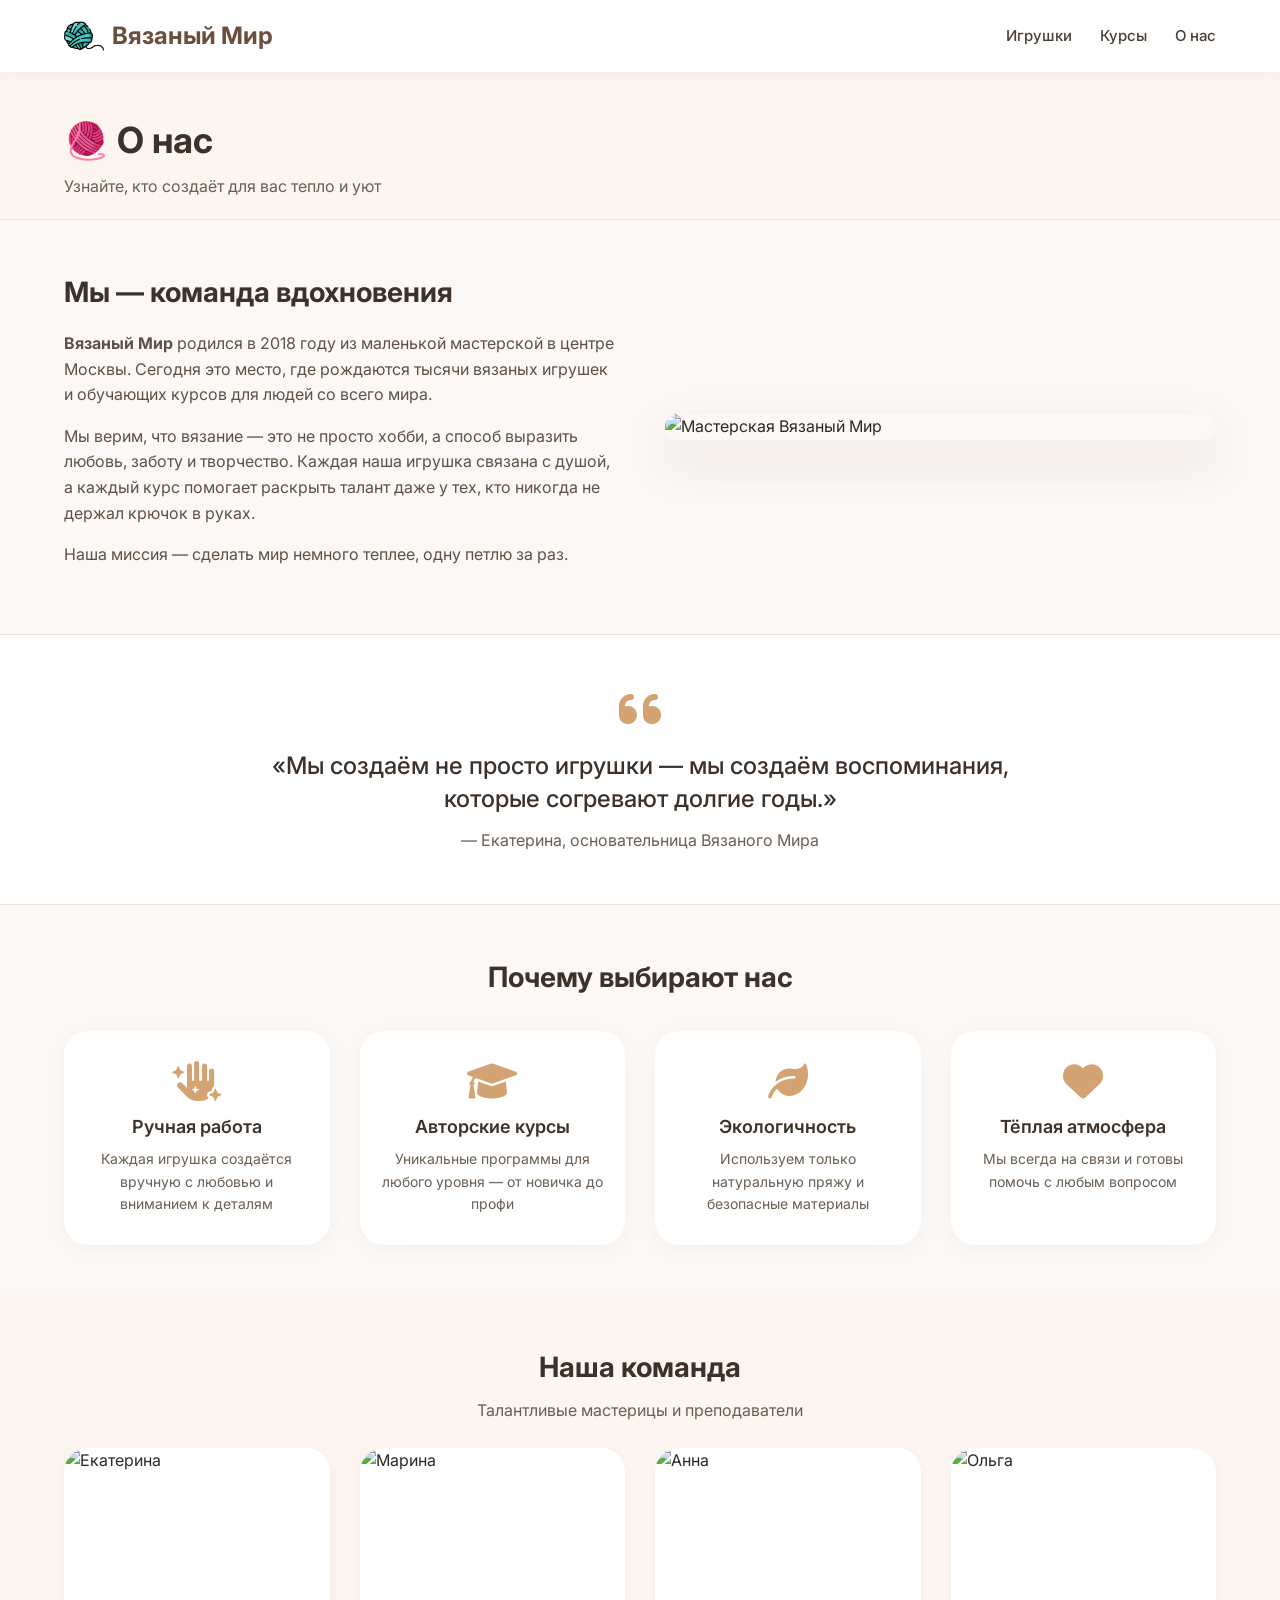
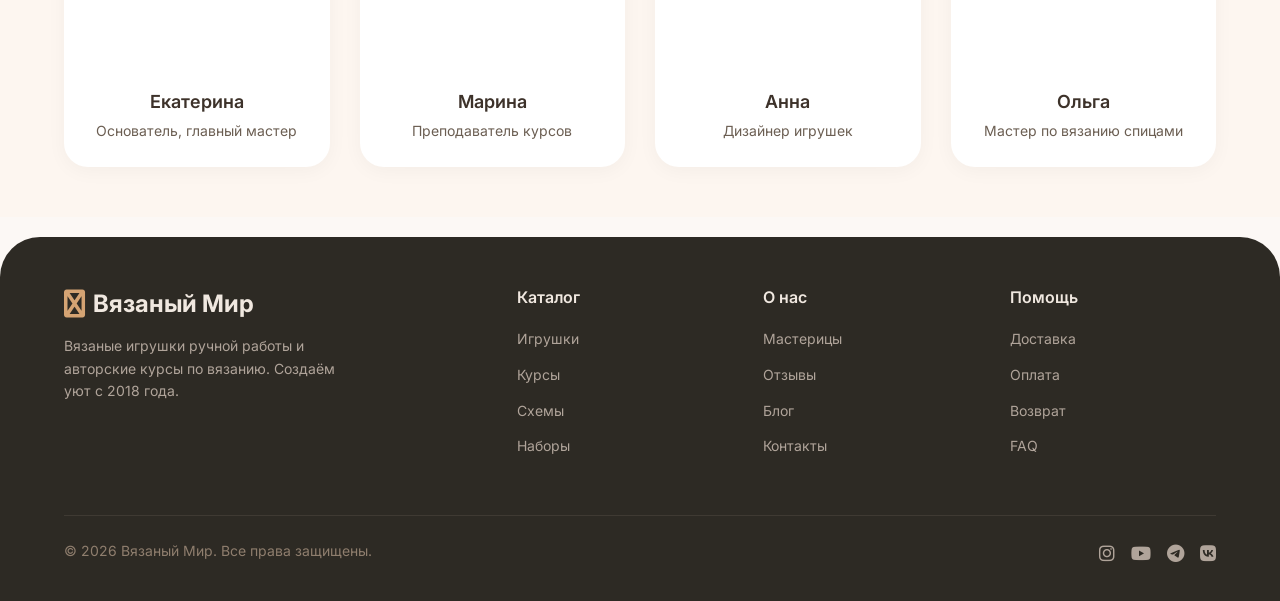
==== siteToys/html/profile.html @ 9e915392 "verstka" ====
<!DOCTYPE html>
<html lang="ru">
<head>
    <meta charset="UTF-8" />
    <meta name="viewport" content="width=device-width, initial-scale=1.0" />
    <title>О нас — Вязаный Мир</title>

    <!-- Шрифты и иконки -->
    <link rel="preconnect" href="https://fonts.googleapis.com" />
    <link rel="preconnect" href="https://fonts.gstatic.com" crossorigin />
    <link href="https://fonts.googleapis.com/css2?family=Inter:opsz,wght@14..32,400;14..32,500;14..32,600;14..32,700&display=swap" rel="stylesheet" />
    <link rel="stylesheet" href="https://cdnjs.cloudflare.com/ajax/libs/font-awesome/6.0.0-beta3/css/all.min.css" />
    <link rel="stylesheet" href="../css/profile.css">
    
</head>

<body>

    <!-- ===== HEADER ===== -->
    <header class="header">
        <div class="container">
            <a href="#" class="logo">
                <img class="header-logo" src="../img/logo.png" alt="">
                Вязаный Мир
            </a>
            <nav class="nav">
                <a href="#toys">Игрушки</a>
                <a href="#courses">Курсы</a>
                <a href="#about">О нас</a>
            </nav>
        </div>
    </header>


    <!-- ===== PAGE HEADER ===== -->
    <section class="page-header">
        <div class="container">
            <h1>🧶 О нас</h1>
            <p>Узнайте, кто создаёт для вас тепло и уют</p>
        </div>
    </section>

    <!-- ===== ОСНОВНОЙ БЛОК ===== -->
    <section class="about-section">
        <div class="container">
            <div class="about-grid">
                <div class="about-text">
                    <h2>Мы — команда вдохновения</h2>
                    <p>
                        <strong>Вязаный Мир</strong> родился в 2018 году из маленькой мастерской
                        в центре Москвы. Сегодня это место, где рождаются тысячи вязаных игрушек
                        и обучающих курсов для людей со всего мира.
                    </p>
                    <p>
                        Мы верим, что вязание — это не просто хобби, а способ выразить любовь,
                        заботу и творчество. Каждая наша игрушка связана с душой, а каждый курс
                        помогает раскрыть талант даже у тех, кто никогда не держал крючок в руках.
                    </p>
                    <p>
                        Наша миссия — сделать мир немного теплее, одну петлю за раз.
                    </p>
                </div>
                <div class="about-image">
                    <img src="https://images.unsplash.com/photo-1524758631624-e2822e304c36?w=600&auto=format&fit=crop&q=80" alt="Мастерская Вязаный Мир" loading="lazy" />
                </div>
            </div>
        </div>
    </section>

    <!-- ===== МИССИЯ ===== -->
    <section class="mission-section">
        <div class="container">
            <div class="mission-block">
                <i class="fas fa-quote-left"></i>
                <blockquote>
                    «Мы создаём не просто игрушки — мы создаём воспоминания, которые согревают
                    долгие годы.»
                </blockquote>
                <figcaption>— Екатерина, основательница Вязаного Мира</figcaption>
            </div>
        </div>
    </section>

    <!-- ===== ПРЕИМУЩЕСТВА ===== -->
    <section class="advantages-section">
        <div class="container">
            <h2 style="font-size:28px; font-weight:700; color:#3d322a; margin-bottom:32px; text-align:center;">
                Почему выбирают нас
            </h2>
            <div class="advantages-grid">
                <div class="advantage-item">
                    <i class="fas fa-hand-sparkles"></i>
                    <h3>Ручная работа</h3>
                    <p>Каждая игрушка создаётся вручную с любовью и вниманием к деталям</p>
                </div>
                <div class="advantage-item">
                    <i class="fas fa-graduation-cap"></i>
                    <h3>Авторские курсы</h3>
                    <p>Уникальные программы для любого уровня — от новичка до профи</p>
                </div>
                <div class="advantage-item">
                    <i class="fas fa-leaf"></i>
                    <h3>Экологичность</h3>
                    <p>Используем только натуральную пряжу и безопасные материалы</p>
                </div>
                <div class="advantage-item">
                    <i class="fas fa-heart"></i>
                    <h3>Тёплая атмосфера</h3>
                    <p>Мы всегда на связи и готовы помочь с любым вопросом</p>
                </div>
            </div>
        </div>
    </section>

    <!-- ===== КОМАНДА ===== -->
    <section class="team-section">
        <div class="container">
            <h2 style="font-size:28px; font-weight:700; color:#3d322a; margin-bottom:8px; text-align:center;">
                Наша команда
            </h2>
            <p style="text-align:center; color:#6b5e52; margin-bottom:24px;">
                Талантливые мастерицы и преподаватели
            </p>
            <div class="team-grid">
                <!-- Участник 1 -->
                <div class="team-card">
                    <img src="https://images.unsplash.com/photo-1580618672591-eb180b1a973f?w=400&auto=format&fit=crop&q=80" alt="Екатерина" loading="lazy" />
                    <div class="info">
                        <h3>Екатерина</h3>
                        <p>Основатель, главный мастер</p>
                    </div>
                </div>
                <!-- Участник 2 -->
                <div class="team-card">
                    <img src="https://images.unsplash.com/photo-1594744803329-e58b31de8bf5?w=400&auto=format&fit=crop&q=80" alt="Марина" loading="lazy" />
                    <div class="info">
                        <h3>Марина</h3>
                        <p>Преподаватель курсов</p>
                    </div>
                </div>
                <!-- Участник 3 -->
                <div class="team-card">
                    <img src="https://images.unsplash.com/photo-1489424731084-a5d8b219a5bb?w=400&auto=format&fit=crop&q=80" alt="Анна" loading="lazy" />
                    <div class="info">
                        <h3>Анна</h3>
                        <p>Дизайнер игрушек</p>
                    </div>
                </div>
                <!-- Участник 4 -->
                <div class="team-card">
                    <img src="https://images.unsplash.com/photo-1534528741775-53994a69daeb?w=400&auto=format&fit=crop&q=80" alt="Ольга" loading="lazy" />
                    <div class="info">
                        <h3>Ольга</h3>
                        <p>Мастер по вязанию спицами</p>
                    </div>
                </div>
            </div>
        </div>
    </section>

    <!-- ===== FOOTER ===== -->
    <footer class="footer">
        <div class="container">
            <div class="footer-brand">
                <div class="logo">
                    <i class="fas fa-yarn"></i>
                    Вязаный Мир
                </div>
                <p>Вязаные игрушки ручной работы и авторские курсы по вязанию. Создаём уют с 2018 года.</p>
            </div>

            <div class="footer-col">
                <h4>Каталог</h4>
                <ul>
                    <li><a href="#">Игрушки</a></li>
                    <li><a href="#">Курсы</a></li>
                    <li><a href="#">Схемы</a></li>
                    <li><a href="#">Наборы</a></li>
                </ul>
            </div>

            <div class="footer-col">
                <h4>О нас</h4>
                <ul>
                    <li><a href="#">Мастерицы</a></li>
                    <li><a href="#">Отзывы</a></li>
                    <li><a href="#">Блог</a></li>
                    <li><a href="#">Контакты</a></li>
                </ul>
            </div>

            <div class="footer-col">
                <h4>Помощь</h4>
                <ul>
                    <li><a href="#">Доставка</a></li>
                    <li><a href="#">Оплата</a></li>
                    <li><a href="#">Возврат</a></li>
                    <li><a href="#">FAQ</a></li>
                </ul>
            </div>

            <div class="footer-bottom">
                <span>&copy; 2026 Вязаный Мир. Все права защищены.</span>
                <div class="footer-socials">
                    <a href="#" aria-label="Instagram"><i class="fab fa-instagram"></i></a>
                    <a href="#" aria-label="YouTube"><i class="fab fa-youtube"></i></a>
                    <a href="#" aria-label="Telegram"><i class="fab fa-telegram-plane"></i></a>
                    <a href="#" aria-label="VK"><i class="fab fa-vk"></i></a>
                </div>
            </div>
        </div>
    </footer>

</body>
</html>
---- siteToys/css/profile.css ----
/* ===== RESET & BASE ===== */
        *,
        *::before,
        *::after {
            margin: 0;
            padding: 0;
            box-sizing: border-box;
        }

        html {
            scroll-behavior: smooth;
        }

        body {
            font-family: 'Inter', sans-serif;
            background: #fcf8f5;
            color: #2d2a24;
            line-height: 1.6;
        }

        img {
            max-width: 100%;
            display: block;
        }

        a {
            text-decoration: none;
            color: inherit;
        }

        .container {
            max-width: 1200px;
            margin: 0 auto;
            padding: 0 24px;
        }

        /* ===== HEADER ===== */
        .header {
            background: #ffffff;
            box-shadow: 0 2px 20px rgba(0, 0, 0, 0.04);
            position: sticky;
            top: 0;
            z-index: 100;
            padding: 16px 0;
        }

        .header-logo{
            max-width: 40px;
            max-height: 40px;
        }

        .header .container {
            display: flex;
            align-items: center;
            justify-content: space-between;
            flex-wrap: wrap;
            gap: 16px;
        }

        .logo {
            font-size: 24px;
            font-weight: 700;
            color: #6b4f3c;
            display: flex;
            align-items: center;
            gap: 8px;
        }

        .logo i {
            color: #d4a373;
            font-size: 28px;
        }

        .nav {
            display: flex;
            align-items: center;
            gap: 28px;
            flex-wrap: wrap;
        }

        .nav a {
            font-weight: 500;
            font-size: 15px;
            color: #4a3f36;
            transition: color 0.2s;
            position: relative;
        }

        .nav a::after {
            content: '';
            position: absolute;
            bottom: -4px;
            left: 0;
            width: 0;
            height: 2px;
            background: #d4a373;
            transition: width 0.25s;
        }

        .nav a:hover {
            color: #6b4f3c;
        }

        .nav a:hover::after {
            width: 100%;
        }

        .nav a.active {
            color: #6b4f3c;
        }

        .nav a.active::after {
            width: 100%;
        }

        .btn-outline {
            border: 2px solid #d4a373;
            padding: 8px 22px;
            border-radius: 40px;
            font-weight: 600;
            color: #6b4f3c;
            transition: all 0.25s;
        }

        .btn-outline:hover {
            background: #d4a373;
            color: #fff;
        }

        .btn-outline::after {
            display: none;
        }

        /* ===== PAGE HEADER ===== */
        .page-header {
            padding: 40px 0 20px;
            background: #fdf6f0;
            border-bottom: 1px solid #ede3da;
        }

        .page-header h1 {
            font-size: 36px;
            font-weight: 700;
            color: #3d322a;
        }

        .page-header p {
            color: #6b5e52;
            margin-top: 4px;
        }

        /* ===== ABOUT CONTENT ===== */
        .about-section {
            padding: 50px 0;
        }

        .about-grid {
            display: grid;
            grid-template-columns: 1fr 1fr;
            gap: 50px;
            align-items: center;
        }

        .about-text h2 {
            font-size: 28px;
            font-weight: 700;
            color: #3d322a;
            margin-bottom: 16px;
        }

        .about-text p {
            color: #5e5146;
            margin-bottom: 16px;
            font-size: 16px;
        }

        .about-image img {
            border-radius: 30px;
            box-shadow: 0 20px 50px rgba(107, 79, 60, 0.12);
            width: 100%;
            object-fit: cover;
            height: 100%;
            max-height: 400px;
        }

        /* ===== MISSION ===== */
        .mission-section {
            background: #ffffff;
            padding: 50px 0;
            border-top: 1px solid #ede3da;
            border-bottom: 1px solid #ede3da;
        }

        .mission-block {
            max-width: 800px;
            margin: 0 auto;
            text-align: center;
        }

        .mission-block i {
            font-size: 48px;
            color: #d4a373;
            margin-bottom: 16px;
        }

        .mission-block blockquote {
            font-size: 24px;
            font-weight: 500;
            color: #3d322a;
            line-height: 1.4;
            margin-bottom: 12px;
        }

        .mission-block figcaption {
            color: #6b5e52;
            font-size: 16px;
        }

        /* ===== ADVANTAGES ===== */
        .advantages-section {
            padding: 50px 0;
        }

        .advantages-grid {
            display: grid;
            grid-template-columns: repeat(auto-fit, minmax(200px, 1fr));
            gap: 30px;
        }

        .advantage-item {
            background: #ffffff;
            padding: 30px 20px;
            border-radius: 24px;
            text-align: center;
            box-shadow: 0 4px 20px rgba(0, 0, 0, 0.04);
            transition: transform 0.25s;
        }

        .advantage-item:hover {
            transform: translateY(-4px);
        }

        .advantage-item i {
            font-size: 40px;
            color: #d4a373;
            margin-bottom: 12px;
        }

        .advantage-item h3 {
            font-size: 18px;
            font-weight: 600;
            color: #3d322a;
            margin-bottom: 6px;
        }

        .advantage-item p {
            font-size: 14px;
            color: #6b5e52;
        }

        /* ===== TEAM ===== */
        .team-section {
            padding: 50px 0;
            background: #fdf6f0;
        }

        .team-grid {
            display: grid;
            grid-template-columns: repeat(auto-fill, minmax(220px, 1fr));
            gap: 30px;
            margin-top: 20px;
        }

        .team-card {
            background: #ffffff;
            border-radius: 24px;
            overflow: hidden;
            box-shadow: 0 4px 20px rgba(0, 0, 0, 0.04);
            transition: transform 0.25s;
        }

        .team-card:hover {
            transform: translateY(-6px);
        }

        .team-card img {
            width: 100%;
            height: 220px;
            object-fit: cover;
        }

        .team-card .info {
            padding: 20px 18px 24px;
            text-align: center;
        }

        .team-card .info h3 {
            font-size: 18px;
            font-weight: 600;
            color: #3d322a;
        }

        .team-card .info p {
            font-size: 14px;
            color: #6b5e52;
            margin-top: 4px;
        }

        /* ===== FOOTER ===== */
        .footer {
            background: #2d2a24;
            color: #d6cec4;
            padding: 48px 0 32px;
            margin-top: 20px;
            border-radius: 40px 40px 0 0;
        }

        .footer .container {
            display: grid;
            grid-template-columns: 2fr 1fr 1fr 1fr;
            gap: 40px;
        }

        .footer-brand .logo {
            color: #f0e8e0;
            margin-bottom: 12px;
        }

        .footer-brand .logo i {
            color: #d4a373;
        }

        .footer-brand p {
            font-size: 14px;
            max-width: 280px;
            color: #b0a49a;
        }

        .footer-col h4 {
            color: #f0e8e0;
            font-weight: 600;
            margin-bottom: 16px;
            font-size: 16px;
        }

        .footer-col ul {
            list-style: none;
            display: flex;
            flex-direction: column;
            gap: 10px;
        }

        .footer-col ul a {
            font-size: 14px;
            color: #b0a49a;
            transition: color 0.2s;
        }

        .footer-col ul a:hover {
            color: #d4a373;
        }

        .footer-bottom {
            grid-column: 1 / -1;
            border-top: 1px solid #3f3a33;
            padding-top: 24px;
            margin-top: 16px;
            display: flex;
            justify-content: space-between;
            flex-wrap: wrap;
            gap: 12px;
            font-size: 14px;
            color: #8f7e6e;
        }

        .footer-socials {
            display: flex;
            gap: 16px;
        }

        .footer-socials a {
            color: #b0a49a;
            font-size: 18px;
            transition: color 0.2s, transform 0.2s;
        }

        .footer-socials a:hover {
            color: #d4a373;
            transform: translateY(-2px);
        }

        /* ===== RESPONSIVE ===== */
        @media (max-width: 992px) {
            .about-grid {
                grid-template-columns: 1fr;
                gap: 30px;
            }

            .about-image img {
                max-height: 300px;
            }

            .footer .container {
                grid-template-columns: 1fr 1fr;
            }
        }

        @media (max-width: 640px) {
            .header .container {
                flex-direction: column;
                align-items: stretch;
                gap: 12px;
            }

            .nav {
                justify-content: center;
                gap: 16px;
            }

            .page-header h1 {
                font-size: 28px;
            }

            .mission-block blockquote {
                font-size: 20px;
            }

            .advantages-grid {
                grid-template-columns: 1fr 1fr;
            }

            .team-grid {
                grid-template-columns: 1fr 1fr;
                gap: 16px;
            }

            .footer .container {
                grid-template-columns: 1fr;
                gap: 28px;
            }

            .footer-bottom {
                flex-direction: column;
                align-items: center;
                text-align: center;
            }
        }

        @media (max-width: 420px) {
            .advantages-grid {
                grid-template-columns: 1fr;
            }

            .team-grid {
                grid-template-columns: 1fr;
            }
        }
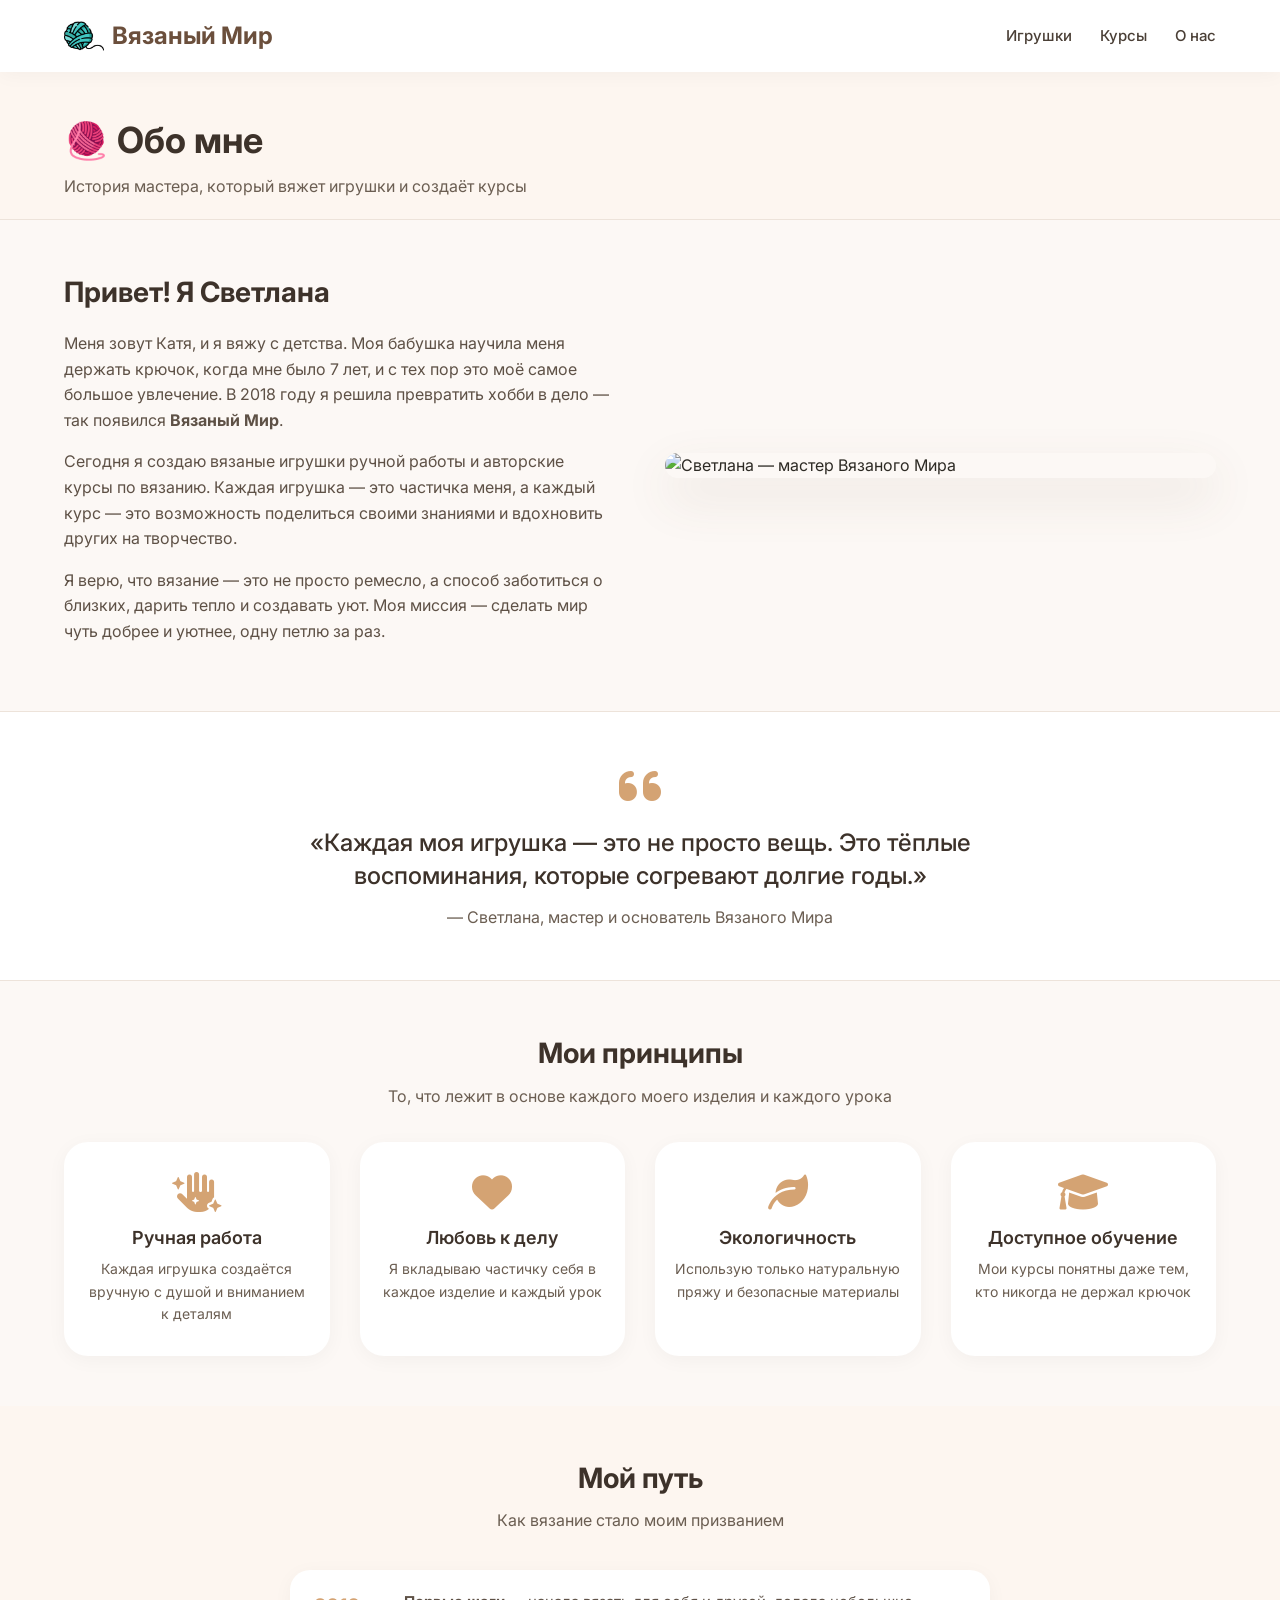
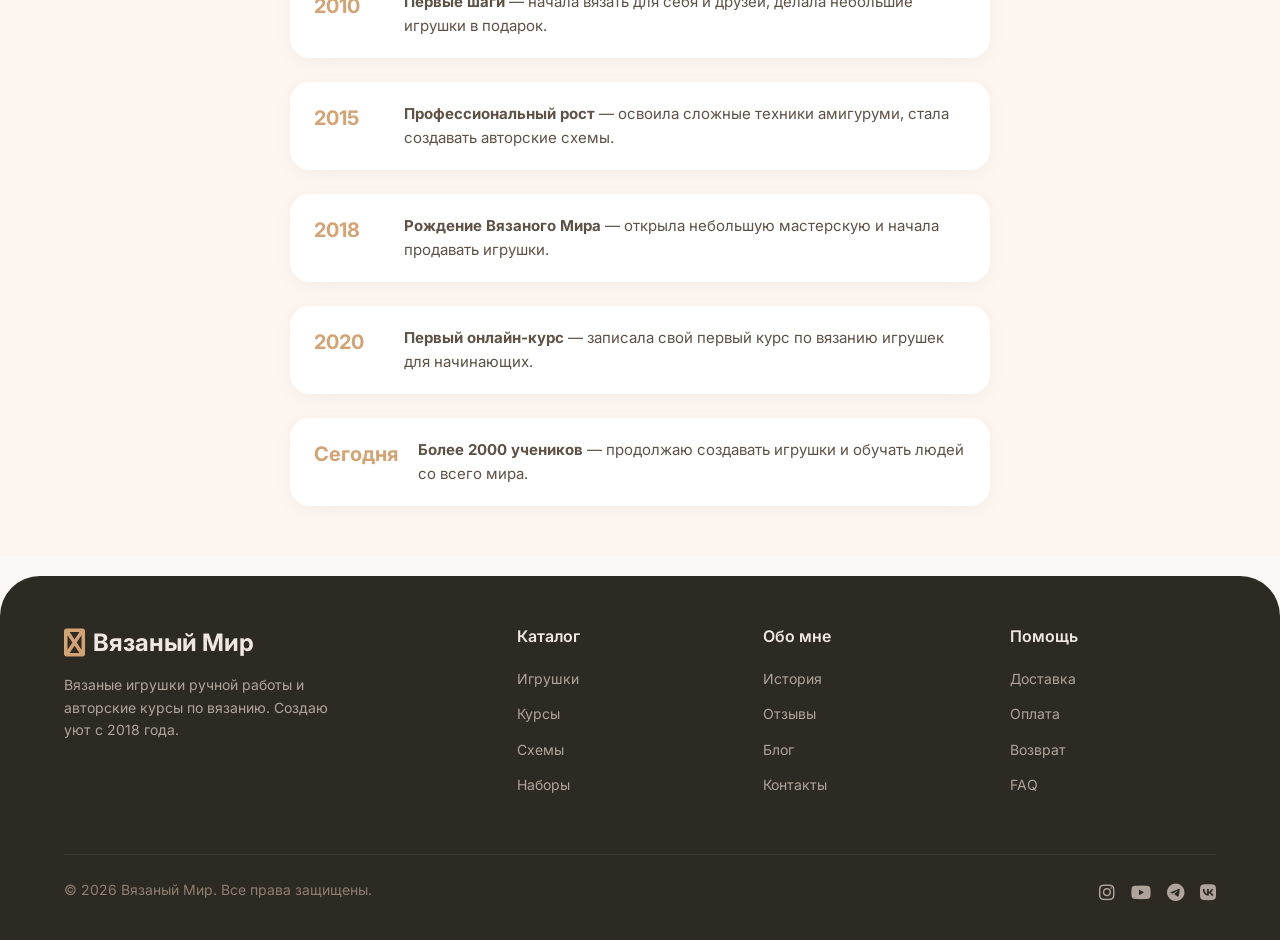
==== commit 5e948e71: "edit profile page - css and html code" ====
--- a/siteToys/html/profile.html
+++ b/siteToys/html/profile.html
@@ -11,7 +11,7 @@
     <link href="https://fonts.googleapis.com/css2?family=Inter:opsz,wght@14..32,400;14..32,500;14..32,600;14..32,700&display=swap" rel="stylesheet" />
     <link rel="stylesheet" href="https://cdnjs.cloudflare.com/ajax/libs/font-awesome/6.0.0-beta3/css/all.min.css" />
     <link rel="stylesheet" href="../css/profile.css">
-    
+
 </head>
 
 <body>
@@ -31,12 +31,11 @@
         </div>
     </header>
 
-
     <!-- ===== PAGE HEADER ===== -->
     <section class="page-header">
         <div class="container">
-            <h1>🧶 О нас</h1>
-            <p>Узнайте, кто создаёт для вас тепло и уют</p>
+            <h1>🧶 Обо мне</h1>
+            <p>История мастера, который вяжет игрушки и создаёт курсы</p>
         </div>
     </section>
 
@@ -45,23 +44,25 @@
         <div class="container">
             <div class="about-grid">
                 <div class="about-text">
-                    <h2>Мы — команда вдохновения</h2>
+                    <h2>Привет! Я Светлана</h2>
                     <p>
-                        <strong>Вязаный Мир</strong> родился в 2018 году из маленькой мастерской
-                        в центре Москвы. Сегодня это место, где рождаются тысячи вязаных игрушек
-                        и обучающих курсов для людей со всего мира.
+                        Меня зовут Катя, и я вяжу с детства. Моя бабушка научила меня держать
+                        крючок, когда мне было 7 лет, и с тех пор это моё самое большое увлечение.
+                        В 2018 году я решила превратить хобби в дело — так появился <strong>Вязаный Мир</strong>.
                     </p>
                     <p>
-                        Мы верим, что вязание — это не просто хобби, а способ выразить любовь,
-                        заботу и творчество. Каждая наша игрушка связана с душой, а каждый курс
-                        помогает раскрыть талант даже у тех, кто никогда не держал крючок в руках.
+                        Сегодня я создаю вязаные игрушки ручной работы и авторские курсы по вязанию.
+                        Каждая игрушка — это частичка меня, а каждый курс — это возможность поделиться
+                        своими знаниями и вдохновить других на творчество.
                     </p>
                     <p>
-                        Наша миссия — сделать мир немного теплее, одну петлю за раз.
+                        Я верю, что вязание — это не просто ремесло, а способ заботиться о близких,
+                        дарить тепло и создавать уют. Моя миссия — сделать мир чуть добрее и уютнее,
+                        одну петлю за раз.
                     </p>
                 </div>
                 <div class="about-image">
-                    <img src="https://images.unsplash.com/photo-1524758631624-e2822e304c36?w=600&auto=format&fit=crop&q=80" alt="Мастерская Вязаный Мир" loading="lazy" />
+                    <img src="https://images.unsplash.com/photo-1580618672591-eb180b1a973f?w=600&auto=format&fit=crop&q=80" alt="Светлана — мастер Вязаного Мира" loading="lazy" />
                 </div>
             </div>
         </div>
@@ -73,85 +74,83 @@
             <div class="mission-block">
                 <i class="fas fa-quote-left"></i>
                 <blockquote>
-                    «Мы создаём не просто игрушки — мы создаём воспоминания, которые согревают
-                    долгие годы.»
+                    «Каждая моя игрушка — это не просто вещь. Это тёплые воспоминания,
+                    которые согревают долгие годы.»
                 </blockquote>
-                <figcaption>— Екатерина, основательница Вязаного Мира</figcaption>
-            </div>
-        </div>
-    </section>
-
-    <!-- ===== ПРЕИМУЩЕСТВА ===== -->
-    <section class="advantages-section">
-        <div class="container">
-            <h2 style="font-size:28px; font-weight:700; color:#3d322a; margin-bottom:32px; text-align:center;">
-                Почему выбирают нас
+                <figcaption>— Светлана, мастер и основатель Вязаного Мира</figcaption>
+            </div>
+        </div>
+    </section>
+
+    <!-- ===== ЦЕННОСТИ ===== -->
+    <section class="values-section">
+        <div class="container">
+            <h2 style="font-size:28px; font-weight:700; color:#3d322a; margin-bottom:8px; text-align:center;">
+                Мои принципы
             </h2>
-            <div class="advantages-grid">
-                <div class="advantage-item">
+            <p style="text-align:center; color:#6b5e52; margin-bottom:32px;">
+                То, что лежит в основе каждого моего изделия и каждого урока
+            </p>
+            <div class="values-grid">
+                <div class="value-item">
                     <i class="fas fa-hand-sparkles"></i>
                     <h3>Ручная работа</h3>
-                    <p>Каждая игрушка создаётся вручную с любовью и вниманием к деталям</p>
-                </div>
-                <div class="advantage-item">
-                    <i class="fas fa-graduation-cap"></i>
-                    <h3>Авторские курсы</h3>
-                    <p>Уникальные программы для любого уровня — от новичка до профи</p>
-                </div>
-                <div class="advantage-item">
+                    <p>Каждая игрушка создаётся вручную с душой и вниманием к деталям</p>
+                </div>
+                <div class="value-item">
+                    <i class="fas fa-heart"></i>
+                    <h3>Любовь к делу</h3>
+                    <p>Я вкладываю частичку себя в каждое изделие и каждый урок</p>
+                </div>
+                <div class="value-item">
                     <i class="fas fa-leaf"></i>
                     <h3>Экологичность</h3>
-                    <p>Используем только натуральную пряжу и безопасные материалы</p>
-                </div>
-                <div class="advantage-item">
-                    <i class="fas fa-heart"></i>
-                    <h3>Тёплая атмосфера</h3>
-                    <p>Мы всегда на связи и готовы помочь с любым вопросом</p>
-                </div>
-            </div>
-        </div>
-    </section>
-
-    <!-- ===== КОМАНДА ===== -->
-    <section class="team-section">
-        <div class="container">
-            <h2 style="font-size:28px; font-weight:700; color:#3d322a; margin-bottom:8px; text-align:center;">
-                Наша команда
-            </h2>
-            <p style="text-align:center; color:#6b5e52; margin-bottom:24px;">
-                Талантливые мастерицы и преподаватели
-            </p>
-            <div class="team-grid">
-                <!-- Участник 1 -->
-                <div class="team-card">
-                    <img src="https://images.unsplash.com/photo-1580618672591-eb180b1a973f?w=400&auto=format&fit=crop&q=80" alt="Екатерина" loading="lazy" />
-                    <div class="info">
-                        <h3>Екатерина</h3>
-                        <p>Основатель, главный мастер</p>
-                    </div>
-                </div>
-                <!-- Участник 2 -->
-                <div class="team-card">
-                    <img src="https://images.unsplash.com/photo-1594744803329-e58b31de8bf5?w=400&auto=format&fit=crop&q=80" alt="Марина" loading="lazy" />
-                    <div class="info">
-                        <h3>Марина</h3>
-                        <p>Преподаватель курсов</p>
-                    </div>
-                </div>
-                <!-- Участник 3 -->
-                <div class="team-card">
-                    <img src="https://images.unsplash.com/photo-1489424731084-a5d8b219a5bb?w=400&auto=format&fit=crop&q=80" alt="Анна" loading="lazy" />
-                    <div class="info">
-                        <h3>Анна</h3>
-                        <p>Дизайнер игрушек</p>
-                    </div>
-                </div>
-                <!-- Участник 4 -->
-                <div class="team-card">
-                    <img src="https://images.unsplash.com/photo-1534528741775-53994a69daeb?w=400&auto=format&fit=crop&q=80" alt="Ольга" loading="lazy" />
-                    <div class="info">
-                        <h3>Ольга</h3>
-                        <p>Мастер по вязанию спицами</p>
+                    <p>Использую только натуральную пряжу и безопасные материалы</p>
+                </div>
+                <div class="value-item">
+                    <i class="fas fa-graduation-cap"></i>
+                    <h3>Доступное обучение</h3>
+                    <p>Мои курсы понятны даже тем, кто никогда не держал крючок</p>
+                </div>
+            </div>
+        </div>
+    </section>
+
+    <!-- ===== ПУТЬ МАСТЕРА ===== -->
+    <section class="journey-section">
+        <div class="container">
+            <h2>Мой путь</h2>
+            <p class="subtitle">Как вязание стало моим призванием</p>
+
+            <div class="timeline">
+                <div class="timeline-item">
+                    <div class="year">2010</div>
+                    <div class="desc">
+                        <p><strong>Первые шаги</strong> — начала вязать для себя и друзей, делала небольшие игрушки в подарок.</p>
+                    </div>
+                </div>
+                <div class="timeline-item">
+                    <div class="year">2015</div>
+                    <div class="desc">
+                        <p><strong>Профессиональный рост</strong> — освоила сложные техники амигуруми, стала создавать авторские схемы.</p>
+                    </div>
+                </div>
+                <div class="timeline-item">
+                    <div class="year">2018</div>
+                    <div class="desc">
+                        <p><strong>Рождение Вязаного Мира</strong> — открыла небольшую мастерскую и начала продавать игрушки.</p>
+                    </div>
+                </div>
+                <div class="timeline-item">
+                    <div class="year">2020</div>
+                    <div class="desc">
+                        <p><strong>Первый онлайн-курс</strong> — записала свой первый курс по вязанию игрушек для начинающих.</p>
+                    </div>
+                </div>
+                <div class="timeline-item">
+                    <div class="year">Сегодня</div>
+                    <div class="desc">
+                        <p><strong>Более 2000 учеников</strong> — продолжаю создавать игрушки и обучать людей со всего мира.</p>
                     </div>
                 </div>
             </div>
@@ -166,7 +165,7 @@
                     <i class="fas fa-yarn"></i>
                     Вязаный Мир
                 </div>
-                <p>Вязаные игрушки ручной работы и авторские курсы по вязанию. Создаём уют с 2018 года.</p>
+                <p>Вязаные игрушки ручной работы и авторские курсы по вязанию. Создаю уют с 2018 года.</p>
             </div>
 
             <div class="footer-col">
@@ -180,9 +179,9 @@
             </div>
 
             <div class="footer-col">
-                <h4>О нас</h4>
+                <h4>Обо мне</h4>
                 <ul>
-                    <li><a href="#">Мастерицы</a></li>
+                    <li><a href="#">История</a></li>
                     <li><a href="#">Отзывы</a></li>
                     <li><a href="#">Блог</a></li>
                     <li><a href="#">Контакты</a></li>
--- a/siteToys/css/profile.css
+++ b/siteToys/css/profile.css
@@ -44,8 +44,8 @@
             z-index: 100;
             padding: 16px 0;
         }
-
-        .header-logo{
+        
+        .header-logo {
             max-width: 40px;
             max-height: 40px;
         }
@@ -181,7 +181,7 @@
             width: 100%;
             object-fit: cover;
             height: 100%;
-            max-height: 400px;
+            max-height: 450px;
         }
 
         /* ===== MISSION ===== */
@@ -217,18 +217,18 @@
             font-size: 16px;
         }
 
-        /* ===== ADVANTAGES ===== */
-        .advantages-section {
+        /* ===== VALUES ===== */
+        .values-section {
             padding: 50px 0;
         }
 
-        .advantages-grid {
+        .values-grid {
             display: grid;
             grid-template-columns: repeat(auto-fit, minmax(200px, 1fr));
             gap: 30px;
         }
 
-        .advantage-item {
+        .value-item {
             background: #ffffff;
             padding: 30px 20px;
             border-radius: 24px;
@@ -237,74 +237,77 @@
             transition: transform 0.25s;
         }
 
-        .advantage-item:hover {
+        .value-item:hover {
             transform: translateY(-4px);
         }
 
-        .advantage-item i {
+        .value-item i {
             font-size: 40px;
             color: #d4a373;
             margin-bottom: 12px;
         }
 
-        .advantage-item h3 {
+        .value-item h3 {
             font-size: 18px;
             font-weight: 600;
             color: #3d322a;
             margin-bottom: 6px;
         }
 
-        .advantage-item p {
+        .value-item p {
             font-size: 14px;
             color: #6b5e52;
         }
 
-        /* ===== TEAM ===== */
-        .team-section {
+        /* ===== JOURNEY TIMELINE ===== */
+        .journey-section {
             padding: 50px 0;
             background: #fdf6f0;
         }
 
-        .team-grid {
-            display: grid;
-            grid-template-columns: repeat(auto-fill, minmax(220px, 1fr));
-            gap: 30px;
-            margin-top: 20px;
-        }
-
-        .team-card {
+        .journey-section h2 {
+            font-size: 28px;
+            font-weight: 700;
+            color: #3d322a;
+            text-align: center;
+            margin-bottom: 8px;
+        }
+
+        .journey-section .subtitle {
+            text-align: center;
+            color: #6b5e52;
+            margin-bottom: 36px;
+        }
+
+        .timeline {
+            display: flex;
+            flex-direction: column;
+            gap: 24px;
+            max-width: 700px;
+            margin: 0 auto;
+        }
+
+        .timeline-item {
+            display: flex;
+            gap: 20px;
+            align-items: flex-start;
             background: #ffffff;
-            border-radius: 24px;
-            overflow: hidden;
+            padding: 20px 24px;
+            border-radius: 20px;
             box-shadow: 0 4px 20px rgba(0, 0, 0, 0.04);
-            transition: transform 0.25s;
-        }
-
-        .team-card:hover {
-            transform: translateY(-6px);
-        }
-
-        .team-card img {
-            width: 100%;
-            height: 220px;
-            object-fit: cover;
-        }
-
-        .team-card .info {
-            padding: 20px 18px 24px;
-            text-align: center;
-        }
-
-        .team-card .info h3 {
-            font-size: 18px;
-            font-weight: 600;
-            color: #3d322a;
-        }
-
-        .team-card .info p {
-            font-size: 14px;
-            color: #6b5e52;
-            margin-top: 4px;
+        }
+
+        .timeline-item .year {
+            font-size: 20px;
+            font-weight: 700;
+            color: #d4a373;
+            min-width: 70px;
+            flex-shrink: 0;
+        }
+
+        .timeline-item .desc p {
+            color: #5e5146;
+            font-size: 15px;
         }
 
         /* ===== FOOTER ===== */
@@ -398,7 +401,7 @@
             }
 
             .about-image img {
-                max-height: 300px;
+                max-height: 350px;
             }
 
             .footer .container {
@@ -426,13 +429,18 @@
                 font-size: 20px;
             }
 
-            .advantages-grid {
-                grid-template-columns: 1fr 1fr;
-            }
-
-            .team-grid {
+            .values-grid {
                 grid-template-columns: 1fr 1fr;
                 gap: 16px;
+            }
+
+            .timeline-item {
+                flex-direction: column;
+                gap: 8px;
+            }
+
+            .timeline-item .year {
+                min-width: auto;
             }
 
             .footer .container {
@@ -448,11 +456,7 @@
         }
 
         @media (max-width: 420px) {
-            .advantages-grid {
+            .values-grid {
                 grid-template-columns: 1fr;
             }
-
-            .team-grid {
-                grid-template-columns: 1fr;
-            }
-        }
+        }
